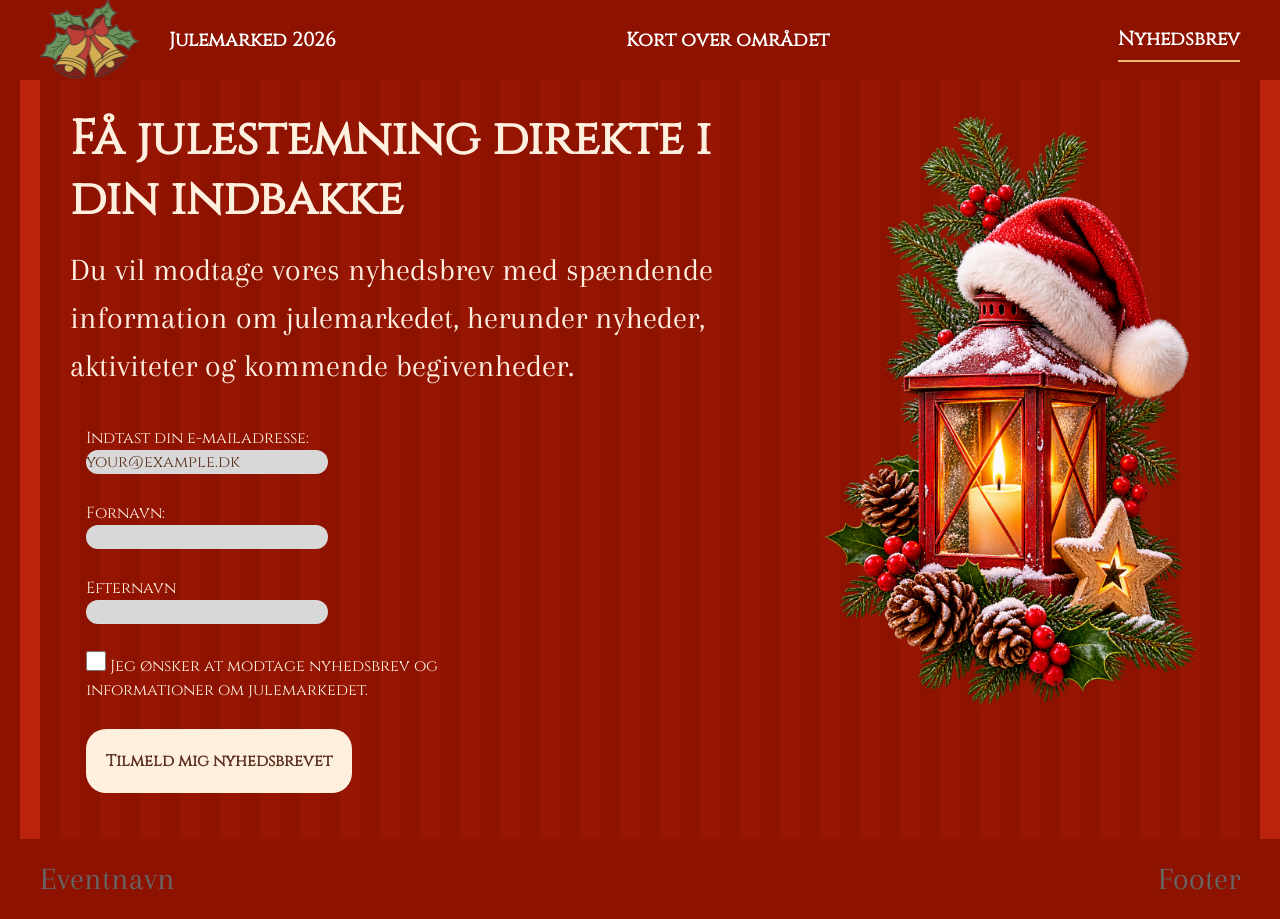
==== form.html @ b9dd5d7e "forside+forms start" ====
<!DOCTYPE html>
<html lang="da">

<head>
  <meta charset="UTF-8">
  <meta name="viewport" content="width=device-width, initial-scale=1.0">
  <title>Formular | Julemarked</title>
  <link rel="stylesheet" href="./starter.css">
  <link rel="stylesheet" href="./style.css">
</head>

<body>
  <header class="site-header">
    <div class="header-content">
      <a class="site-logo" href="./index.html" page">
        <img src="./imgs/logo2.png"></a>
      <nav class="site-nav">
        <button popovertarget="menu">Menu</button>
        <ul class="menu" id="menu" popover>
          <li><a href="./index.html">Julemarked 2026</a></li>
          <li><a href="./svg.html">Kort over området</a></li>
          <li><a href="./form.html" aria-current="page">Nyhedsbrev</a></li>
        </ul>
      </nav>
    </div>
  </header>

  <main>
    <section class="form-page">
      <div class="left-side">
        <header class="form-intro">
          <h1>Få julestemning direkte i din indbakke</h1>
          <p>Du vil modtage vores nyhedsbrev med spændende information om julemarkedet, herunder nyheder, aktiviteter og
            kommende
            begivenheder.</p>
        </header>

        <form class="form-placeholder" action="./opsamling.html">
          <div class="form-group">
            <label for="mail"> Indtast din e-mailadresse:</label>
            <input type="text" id="mail" value="your@example.dk" />
          </div>
          <div class="form-group">
            <label for="fornavn">Fornavn:</label>
            <input type="text" id="fornavn" />
          </div>
          <div class="form-group">
            <label for="efternavn">Efternavn</label>
            <input type="text" id="efternavn" />
          </div>
          <div class="form-group">

            <label for="nyhedsbrev"> <input type="checkbox" id="nyhedsbrev" /> Jeg ønsker at modtage nyhedsbrev og <br>
              informationer om julemarkedet.</label>

          </div>
          <button class="tilmeld">Tilmeld mig nyhedsbrevet</button>
        </form>
      </div>
      <div class="right-side">
        <img src="./imgs/julelanterne.png" alt="Billede af en julelandterne">
      </div>
    </section>


  </main>

  <footer class="site-footer">
    <div class="footer-content">
      <p>Eventnavn</p>
      <p>Footer</p>
    </div>
  </footer>
  <script src="./script.js"></script>
</body>

</html>
---- starter.css ----
*,
::before,
::after {
  box-sizing: border-box;
  margin: 0;
  padding: 0;
}

html {
  interpolate-size: allow-keywords;
  font-family: system-ui, sans-serif;
  line-height: 1.5;
  -webkit-font-smoothing: antialiased;
}

h1,
h2 {
  line-height: 1.25;
}

p,
li {
  text-wrap: pretty;
}

img,
svg {
  display: block;
  width: 100%;
  height: auto;
}

label {
  display: block;
}

input,
button,
textarea,
select {
  font: inherit;
  color: inherit;
  background-color: transparent;
  font-size: max(1em, 16px);
  padding: 0;
  margin: 0;
}

input:where([type="checkbox"], [type="radio"]) {
  width: 1em;
  height: 1em;
}

textarea {
  resize: none;
  min-height: 4lh;
}

legend {
  padding: 0;
}

select,
::picker(select) {
  appearance: base-select;
}

[popover] {
  margin: revert;
}

dialog {
  overscroll-behavior: none;

  &::backdrop {
    overflow: hidden;
    overscroll-behavior: contain;
  }
}

.visually-hidden {
  position: absolute;
  width: 1px;
  height: 1px;
  overflow: hidden;
  white-space: nowrap;
  clip-path: inset(100%);
}
---- style.css ----
/* Variabler */
html {
  --color-page: #882424;
  --color-surface: #fff;
  --color-text: #f9e9e2;
  --color-muted: #666;
  --color-border: #d8d8d8;
  --space-05: 0.5rem;
  --space-1: 1rem;
  --space-2: 2rem;
  --space-3: 3rem;

  background: var(--color-page);
  color: var(--color-text);
}
/****************Fonts**************/
@font-face {
  font-family: "Cinzel-VariableFont";
  src:
    url("./fonts/Cinzel-VariableFont_wght.woff2") format("woff2"),
    url("./fonts/Cinzel-VariableFont_wght.woff") format("woff");
  font-weight: normal;
  font-style: normal;
  font-display: swap;
}

@font-face {
  font-family: "EuphoriaScript";
  src:
    url("./fonts/EuphoriaScript-Regular.woff2") format("woff2"),
    url("./fonts/EuphoriaScript-Regular.woff") format("woff");
  font-weight: normal;
  font-style: normal;
  font-display: swap;
}

@font-face {
  font-family: "AbrilFatface";
  src:
    url("./fonts/AbrilFatface-Regular.woff2") format("woff2"),
    url("./fonts/AbrilFatface-Regular.woff") format("woff");
  font-weight: normal;
  font-style: normal;
  font-display: swap;
}

@font-face {
  font-family: "Arapey-Regular";
  src:
    url("./fonts/Arapey-Regular.woff2") format("woff2"),
    url("./fonts/Arapey-Regular.woff") format("woff");
  font-weight: normal;
  font-style: normal;
  font-display: swap;
}

/********************* Globalt layout */
body {
  margin: 0;
  min-height: 100svh;
  display: grid;
  grid-template-rows: auto 1fr auto;
  grid-template-columns: minmax(1rlh, 1fr) minmax(0, 75rem) minmax(1rlh, 1fr);
  background: repeating-linear-gradient(
    90deg,
    #8e1200 0px,
    #8e1200 20px,
    #bb230d 20px,
    #bb230d 40px
  );
}

h1 {
  font-family: "Cinzel-VariableFont";
  font-style: normal;
  font-size: 6rem;
}
h2 {
  font-family: "AbrilFatface";
  font-style: normal;
  font-size: 6rem;
}

h3,
p {
  margin: 0;
  font-family: "Arapey-Regular";
  font-style: normal;
  font-size: 2rem;
}

main {
  display: grid;
  grid-template-columns: inherit;
  grid-column: 1 / -1;
  align-content: start;
}

main > * {
  grid-column: 2;
  padding-block: var(--space-3);
}

main > .forside_billede {
  padding-top: 0;
  padding-bottom: 0;
  grid-column: 1 / -1;
}

.svg-page {
  display: grid;
  gap: var(--space-2);
}

.svg-intro {
  display: grid;
  gap: var(--space-1);
  max-width: 60ch;
}

.svg-intro p {
  color: var(--color-muted);
}

.svg-layout {
  display: grid;
  gap: var(--space-2);
  align-items: start;
  @media (width > 800px) {
    grid-template-columns: 1fr min(40%, 36ch);
  }
}

.form-page {
  display: grid;
  gap: var(--space-2);
  @media (width > 600px) {
    grid-template-columns: min(40%, 50ch) 1fr;
  }
}

.form-intro {
  display: grid;
  gap: var(--space-1);
  align-content: start;
  max-width: 60ch;
}

.form-intro p {
  color: var(--color-muted);
}

.opsamling-page {
  display: grid;
  gap: var(--space-2);
  align-items: start;

  @media (width > 800px) {
    grid-template-columns: minmax(0, 44ch) minmax(20rem, 1fr);
  }
}

.opsamling-intro {
  display: grid;
  gap: var(--space-1);
  max-width: 60ch;
}

.opsamling-intro p {
  color: var(--color-muted);
}

.error-page {
  display: grid;
  gap: var(--space-1);
  max-width: 60ch;
}

.error-page p {
  color: var(--color-muted);
}

/*****************************Header og footer */
.site-header,
.site-footer {
  grid-column: 1 / -1;
  display: grid;
  grid-template-columns: inherit;
  background: var(--color-surface);
  background-color: #8e1200;
  height: 80px;
}

.header-content,
.footer-content {
  grid-column: 2;
}

.header-content {
  min-height: 4rem;
  display: flex;
  justify-content: space-between;
  align-items: center;
  gap: var(--space-1);
  text-align: center;
}

.site-logo {
  color: inherit;
  font-weight: 700;
  text-decoration: none;
}

.site-logo img {
  height: 80px;
}

.footer-content {
  padding-block: var(--space-1);
  display: flex;
  flex-wrap: wrap;
  justify-content: space-between;
  gap: var(--space-1);
  color: var(--color-muted);
}

/****************************** Navigation */
[popover] {
  margin: 0;
  padding: 0;
  border: none;
  background: transparent;
}

.site-nav button {
  padding: 0.4rem 0.7rem;
  border: 1px solid var(--color-border);
  background: var(--color-surface);
  @media (width > 600px) {
    display: none;
  }
}

.menu {
  display: flex;
  flex: 1;
  list-style: none;
  display: flex;
  justify-content: space-evenly;
  gap: 30px;
  list-style: none;
  margin: 0;
  padding: 0;
  align-items: center;
  height: 40px;
  box-sizing: border-box;
  background: #8e1200;
  border: none;
  position: static;
  position-area: bottom span-left;
  @media (width > 600px) {
    display: flex;
    gap: var(--space-1);
    padding: 0;
    border: none;
    background: none;
    position: static;
  }
}

.menu a {
  font-family: "Cinzel-VariableFont", serif;
  font-weight: bold;
  text-align: center;
  font-size: 1.2rem;
  display: block;
  padding: 0.4rem 0;
  color: white !important;
  -webkit-text-fill-color: white;
  text-decoration: none;
  opacity: 1;
  visibility: visible;
}

.header-content {
  display: flex;
  align-items: center;
  gap: 30px;
}

.menu li {
  display: list-item;
  color: white;
  opacity: 1;
  visibility: visible;
}

.menu a:hover {
  color: #e8b86d;
  border-bottom: 2px solid #e8b86d;
}

.menu a[aria-current="page"] {
  border-bottom: 2px solid #e8b86d;
}

.menu[popover] {
  width: auto;
  max-width: none;
  padding: 0;
  background: #8e1200;
  box-shadow: none;
  border: none;
  opacity: 1;
  transform: none;
}

.menu {
  overflow-y: auto;
}

@media (width > 600px) {
  .site-nav {
    flex: 1;
  }

  .menu {
    overflow: visible;
    justify-content: space-between;
    width: 100%;
    gap: 0;
  }
}

/* Flader */
.panel,
.svg-placeholder,
.form-placeholder,
.opsamling-placeholder {
  background: var(--color-surface);
  border: 1px solid var(--color-border);
}

.panel {
  padding: var(--space-1);
  display: grid;
  gap: var(--space-1);
}

.svg-placeholder,
.opsamling-placeholder {
  min-height: -webkit-fill-available;
  min-height: stretch;
}

.form-placeholder {
  min-height: -webkit-fill-available;
  min-height: stretch;
  padding: var(--space-1);
}

/* Details */
.accordion {
  display: grid;
  gap: var(--space-05);
}

.accordion-item {
  border: 1px solid var(--color-border);
  background: var(--color-surface);
}

.accordion-item p {
  padding: 0 var(--space-1) var(--space-1);
  color: var(--color-muted);
}

/* Knap/link */
.button {
  justify-self: start;
  display: inline-block;
  padding: 0.5rem 0.8rem;
  border: 1px solid var(--color-border);
  background: var(--color-surface);
  color: inherit;
  text-decoration: none;
}

/**********Forside********/

.forside_billede h1 {
  position: absolute;
  top: 45%;
  left: 50%;
  transform: translate(-50%, -50%);
  color: #8e1200;
  z-index: 2;
  white-space: nowrap;
  font-size: 10rem;
  text-shadow: 2px 2px 4px rgba(243, 234, 185, 0.945);
  margin-top: 0 !important;
  padding-top: 0 !important;
}

.video {
  width: 100%;
  height: 500px;
  display: block;
  object-fit: cover;
  width: 100vw;
  margin-left: calc(50% - 50vw);
}

.forste_bokstav {
  font-family: EuphoriaScript;
  font-size: 19rem;
}

.forside_billede h2 {
  font-family: EuphoriaScript;
  position: absolute;
  top: 72%;
  left: 50%;
  transform: translate(-50%, -50%);
  color: #8e1200;
  z-index: 2;
  white-space: nowrap;
  text-align: center;
  font-size: 3rem;
  text-shadow: 2px 2px 4px rgba(243, 234, 185, 0.945);
}

.fyll_hela {
  display: grid;
  grid-template-columns: 1fr 1fr 1fr 1fr;
  background-color: rgba(15, 96, 53, 0.7);
  width: 100vw;
  margin-left: calc(50% - 50vw);
  margin-top: 50px;
}

.indhold {
  max-width: 1200px;
  margin: auto;
  padding: 20px;
}

.indhold h2 {
  font-family: "Cinzel-VariableFont";
  text-align: center;
  font-size: 4rem;
}

.pop_3 {
  margin-top: 20px;
  display: grid;
  grid-template-columns: repeat(3, 1fr);
  gap: 20px;
}

[popover] {
  width: 750px;
  max-width: 90vw;
  padding: 25px;

  border: none;
  border-radius: 18px;
  background: white;

  box-shadow: 0 10px 40px rgba(0, 0, 0, 0.25);

  opacity: 0;
  transform: translate(-50%, -48%) scale(0.95);

  transition:
    opacity 0.35s ease,
    transform 0.35s cubic-bezier(0.22, 1, 0.36, 1),
    display 0.35s allow-discrete,
    overlay 0.35s allow-discrete;
}

:popover-open {
  display: flex;
  flex-direction: column;
  align-items: center;
  gap: 15px;
  opacity: 1;
  transform: translate(-50%, -50%) scale(1);
}

@starting-style {
  [popover]:popover-open {
    opacity: 0;
    transform: translate(-50%, -48%) scale(0.95);
  }
}

[popover] img {
  width: 100%;
  max-height: 280px;
  object-fit: contain;
  border-radius: 12px;
}

[popover] h2,
[popover] p {
  width: 100%;
  margin: 5px 0;
}

::backdrop {
  background: rgba(0, 0, 0, 0.5);
}

#kort_oversigt,
#kostnad,
#julemanden {
  position: fixed;
  inset: 50% auto auto 50%;
  transform: translate(-50%, -50%);
}

.card img {
  max-width: 100%;
  width: 400px;
  height: auto;
  margin-bottom: 10px;
  border: 4px solid #5f3221;
}

.card {
  background-color: #f9e9e2;
  padding: 20px;
  margin-left: 10px;
  margin-right: 10px;
  border-radius: 50px;
}

.card h3 {
  color: #5f3221;
  text-align: center;
  font-family: "AbrilFatface";
}

.card p {
  color: #5f3221;
  font-size: 1.2rem;
  padding: 15px;
}

.btn {
  background-color: #0f6035;
  color: #f9e9e2;
  text-align: center;
  border-radius: 20px;
  padding: 20px;
  margin: 0 auto;
  display: block;
  font-family: "AbrilFatface";
  transition:
    background-color 0.4s ease,
    transform 0.4s cubic-bezier(0.22, 1, 0.36, 1),
    box-shadow 0.4s ease;
}

.btn:hover {
  background-color: #8e1200;
  transform: translateY(-5px);
  box-shadow: 0 5px 12px rgba(0, 0, 0, 0.2);
}

.btn:active {
  transform: translateY(-1px);
  box-shadow: 0 3px 8px rgba(0, 0, 0, 0.15);
}

.kort_oversigt,
.kostnad,
.julemanden {
  background-color: #f9e9e2;
}

.kort_oversigt h2,
.kostnad h2,
.julemanden h2 {
  color: #5f3221;
  text-align: center;
  font-size: 2rem;
}

.kort_oversigt p,
.kostnad p,
.julemanden p {
  color: #5f3221;
  text-align: center;
  font-size: 1.5rem;
}

.accordion-item summary {
  color: #5f3221;
  font-size: 2rem;
  font-family: "AbrilFatface";
}

.accordion-item div {
  color: #5f3221;
  font-size: 1.5rem;
  font-family: "AbrilFatface";
}
/******************forms*************/

.form-page {
  display: grid;
  grid-template-columns: 2fr 1fr;
  gap: 20px;
  background-color: rgba(142, 18, 0, 0.8);
  padding: 30px;
}

.form-page h1 {
  font-size: 3rem;
  color: #feefde;
  width: 100%;
}

.form-page p {
  color: #feefde;
  margin-bottom: 20px;
}

.left-side,
.form-intro {
  width: 100%;
  max-width: none;
}

.left-side {
  width: 100%;
}

.right-side img {
  width: 100%;
  width: 400px;
  height: auto;
}

.form-placeholder {
  background-color: transparent;
  color: #feefde;
  font-family: "Cinzel-VariableFont";
  border: none;
}

input {
  background-color: #d8d8d8;
  color: #5f3221;
  border-radius: 20px;
  border: none;
}

.form-group {
  margin-bottom: 27px;
}

.tilmeld {
  background-color: #feefde;
  color: #5f3221;
  font-weight: bold;
  padding: 20px;
  border: none;
  border-radius: 20px;
  transition:
    background-color 0.4s ease,
    transform 0.4s cubic-bezier(0.22, 1, 0.36, 1),
    box-shadow 0.4s ease;
}

.tilmeld:hover {
  background-color: #0f6035;
  color: #feefde;
  transform: translateY(-5px);
}

input[type="checkbox"] {
  width: 20px;
  height: 20px;
}
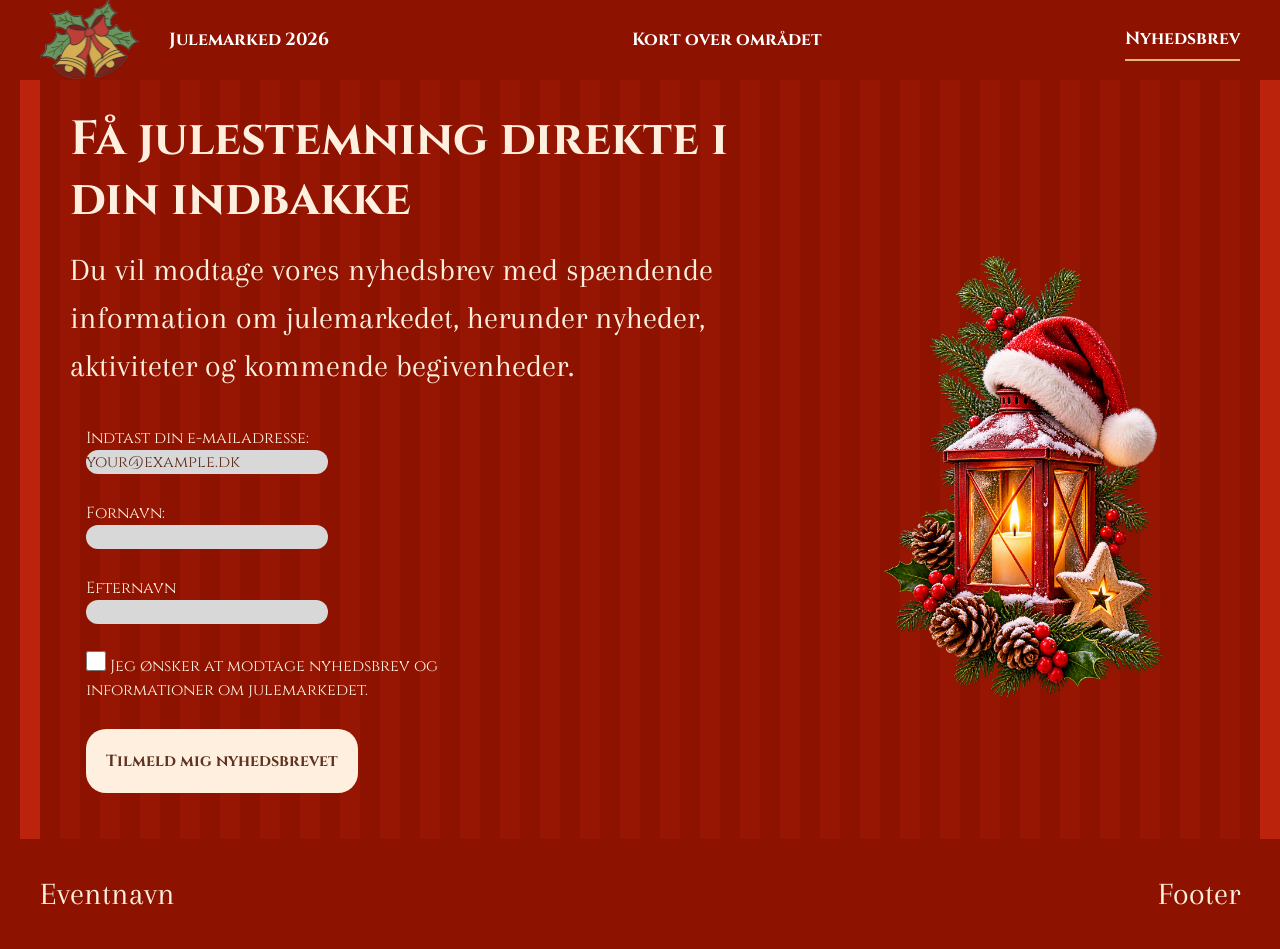
==== commit 76b357b0: "Josephines udgave (styling, opsamling)" ====
--- a/form.html
+++ b/form.html
@@ -38,19 +38,20 @@
         <form class="form-placeholder" action="./opsamling.html">
           <div class="form-group">
             <label for="mail"> Indtast din e-mailadresse:</label>
-            <input type="text" id="mail" value="your@example.dk" />
+            <input type="text" id="mail" value="your@example.dk" required />
           </div>
           <div class="form-group">
             <label for="fornavn">Fornavn:</label>
-            <input type="text" id="fornavn" />
+            <input type="text" id="fornavn" required />
           </div>
           <div class="form-group">
             <label for="efternavn">Efternavn</label>
-            <input type="text" id="efternavn" />
+            <input type="text" id="efternavn" required />
           </div>
           <div class="form-group">
 
-            <label for="nyhedsbrev"> <input type="checkbox" id="nyhedsbrev" /> Jeg ønsker at modtage nyhedsbrev og <br>
+            <label for="nyhedsbrev"> <input type="checkbox" id="nyhedsbrev" required /> Jeg ønsker at modtage nyhedsbrev
+              og <br>
               informationer om julemarkedet.</label>
 
           </div>
--- a/style.css
+++ b/style.css
@@ -19,7 +19,7 @@
   src:
     url("./fonts/Cinzel-VariableFont_wght.woff2") format("woff2"),
     url("./fonts/Cinzel-VariableFont_wght.woff") format("woff");
-  font-weight: normal;
+  font-weight: 100 900; /* <-- ÆNDRET HER */
   font-style: normal;
   font-display: swap;
 }
@@ -152,7 +152,7 @@
 
 .opsamling-page {
   display: grid;
-  gap: var(--space-2);
+  gap: 10rem;
   align-items: start;
 
   @media (width > 800px) {
@@ -160,6 +160,11 @@
   }
 }
 
+.opsamling-page .actions {
+  margin-top: 4rem;
+  margin-bottom: 4rem;
+}
+
 .opsamling-intro {
   display: grid;
   gap: var(--space-1);
@@ -167,32 +172,96 @@
 }
 
 .opsamling-intro p {
-  color: var(--color-muted);
-}
-
-.error-page {
+  color: var(--color-text);
+  line-height: 1.2;
+}
+
+.opsamling-page {
+  display: grid;
+  gap: var(--space-2);
+  align-items: center;
+  justify-items: center;
+  text-align: center;
+
+  @media (width > 800px) {
+    grid-template-columns: 1fr;
+  }
+}
+
+.opsamling-page h1 {
+  font-size: 5rem;
+  font-weight: 700;
+}
+
+.opsamling-intro {
   display: grid;
   gap: var(--space-1);
   max-width: 60ch;
+  margin: 0 auto;
+}
+
+.opsamling-placeholder {
+  display: flex;
+  justify-content: center;
+  align-items: center;
+  width: 100%;
+}
+
+.rabat-billet {
+  max-width: 100%;
+  width: 500px;
+  height: auto;
+  filter: drop-shadow(0 15px 25px rgba(0, 0, 0, 0.4));
+
+  animation: billetSpin linear both;
+  animation-timeline: view();
+  animation-range: entry 5% cover 45%;
+}
+
+@keyframes billetSpin {
+  0% {
+    opacity: 0;
+    transform: translateY(120px) scale(0.3) rotate(-360deg);
+  }
+  70% {
+    opacity: 1;
+    transform: translateY(-10px) scale(1.05) rotate(10deg);
+  }
+  100% {
+    opacity: 1;
+    transform: translateY(0) scale(1) rotate(0deg);
+  }
+}
+
+.error-page {
+  display: grid;
+  gap: var(--space-1);
+  max-width: 60ch;
 }
 
 .error-page p {
   color: var(--color-muted);
 }
 
-/*****************************Header og footer */
-.site-header,
-.site-footer {
+/*****************************Header*/
+.site-header {
   grid-column: 1 / -1;
   display: grid;
   grid-template-columns: inherit;
-  background: var(--color-surface);
   background-color: #8e1200;
   height: 80px;
 }
 
-.header-content,
-.footer-content {
+.site-header {
+  position: relative;
+}
+
+.site-nav {
+  display: flex;
+  align-items: center;
+}
+
+.header-content {
   grid-column: 2;
 }
 
@@ -201,7 +270,7 @@
   display: flex;
   justify-content: space-between;
   align-items: center;
-  gap: var(--space-1);
+  gap: 30px;
   text-align: center;
 }
 
@@ -215,16 +284,8 @@
   height: 80px;
 }
 
-.footer-content {
-  padding-block: var(--space-1);
-  display: flex;
-  flex-wrap: wrap;
-  justify-content: space-between;
-  gap: var(--space-1);
-  color: var(--color-muted);
-}
-
-/****************************** Navigation */
+/****************************** Navigation & Burgermenu ******************************/
+
 [popover] {
   margin: 0;
   padding: 0;
@@ -233,113 +294,121 @@
 }
 
 .site-nav button {
-  padding: 0.4rem 0.7rem;
-  border: 1px solid var(--color-border);
-  background: var(--color-surface);
-  @media (width > 600px) {
-    display: none;
-  }
+  padding: 0.5rem 1rem;
+  border: 1px solid #e8b86d;
+  background: #0f6035;
+  color: white;
+  font-family: "Cinzel-VariableFont", serif;
+  font-weight: bold;
+  border-radius: 8px;
+  cursor: pointer;
+}
+
+.menu[popover] {
+  position: fixed;
+  inset: auto;
+  top: 85px;
+  right: 1rem;
+  left: auto;
+  transform: none !important;
+  width: min(240px, calc(100vw - 2rem));
+  max-width: none;
+  margin: 0;
+  padding: 1.5rem;
+  background: #8e1200;
+  border: 2px solid #e8b86d;
+  border-radius: 12px;
+  box-shadow: 0 10px 30px rgba(0, 0, 0, 0.5);
+  display: none;
+  flex-direction: column;
+  gap: 12px;
+  z-index: 1000;
+}
+
+.menu:popover-open {
+  display: flex;
+  align-items: flex-start;
+  text-align: left;
+  transform: none !important;
 }
 
 .menu {
-  display: flex;
-  flex: 1;
-  list-style: none;
-  display: flex;
-  justify-content: space-evenly;
-  gap: 30px;
   list-style: none;
   margin: 0;
   padding: 0;
-  align-items: center;
-  height: 40px;
-  box-sizing: border-box;
-  background: #8e1200;
-  border: none;
-  position: static;
-  position-area: bottom span-left;
-  @media (width > 600px) {
-    display: flex;
-    gap: var(--space-1);
-    padding: 0;
-    border: none;
-    background: none;
-    position: static;
-  }
 }
 
 .menu a {
   font-family: "Cinzel-VariableFont", serif;
   font-weight: bold;
-  text-align: center;
-  font-size: 1.2rem;
-  display: block;
+  font-size: 1.1rem;
+  display: inline-block;
+  width: fit-content;
   padding: 0.4rem 0;
   color: white !important;
-  -webkit-text-fill-color: white;
   text-decoration: none;
-  opacity: 1;
-  visibility: visible;
-}
-
-.header-content {
-  display: flex;
-  align-items: center;
-  gap: 30px;
-}
-
-.menu li {
-  display: list-item;
-  color: white;
-  opacity: 1;
-  visibility: visible;
-}
-
-.menu a:hover {
-  color: #e8b86d;
-  border-bottom: 2px solid #e8b86d;
-}
-
+  text-align: left;
+}
+
+.menu a:hover,
 .menu a[aria-current="page"] {
   border-bottom: 2px solid #e8b86d;
 }
 
-.menu[popover] {
-  width: auto;
-  max-width: none;
-  padding: 0;
-  background: #8e1200;
-  box-shadow: none;
-  border: none;
-  opacity: 1;
-  transform: none;
-}
-
-.menu {
-  overflow-y: auto;
+.menu li {
+  color: white;
+  display: block;
+}
+
+::backdrop {
+  background: rgba(0, 0, 0, 0.4);
 }
 
 @media (width > 600px) {
+  .site-nav button {
+    display: none;
+  }
+
   .site-nav {
     flex: 1;
   }
 
-  .menu {
-    overflow: visible;
+  .menu,
+  .menu[popover] {
+    all: unset;
+    display: flex;
     justify-content: space-between;
     width: 100%;
     gap: 0;
+    list-style: none;
+    margin: 0;
+    padding: 0;
+    align-items: center;
+    background: none;
+    border: none;
+    position: static;
+  }
+
+  .menu li {
+    display: inline-block;
+  }
+
+  .menu a {
+    font-size: 1.1rem;
+    border-bottom: none;
+  }
+
+  .menu a:hover {
+    color: #f4efef;
+    border-bottom: 2px solid #e8b86d;
+  }
+
+  .menu a[aria-current="page"] {
+    border-bottom: 2px solid #e8b86d;
   }
 }
 
 /* Flader */
-.panel,
-.svg-placeholder,
-.form-placeholder,
-.opsamling-placeholder {
-  background: var(--color-surface);
-  border: 1px solid var(--color-border);
-}
 
 .panel {
   padding: var(--space-1);
@@ -377,13 +446,25 @@
 
 /* Knap/link */
 .button {
-  justify-self: start;
   display: inline-block;
-  padding: 0.5rem 0.8rem;
-  border: 1px solid var(--color-border);
-  background: var(--color-surface);
-  color: inherit;
+  padding: 0.8rem 1.5rem;
+  border: 2px solid #e8b86d;
+  border-radius: 20px;
+  background-color: #0f6035;
+  color: #f9e9e2;
+  font-family: "Cinzel-VariableFont", serif;
+  font-weight: bold;
+  font-size: 1.1rem;
   text-decoration: none;
+  transition:
+    background-color 0.3s ease,
+    transform 0.3s ease;
+}
+
+.button:hover {
+  background-color: #f9e9e2;
+  color: #5f3221;
+  transform: translateY(-3px);
 }
 
 /**********Forside********/
@@ -607,14 +688,21 @@
   font-size: 1.5rem;
   font-family: "AbrilFatface";
 }
+
 /******************forms*************/
-
 .form-page {
   display: grid;
-  grid-template-columns: 2fr 1fr;
+  grid-template-columns: 1fr;
   gap: 20px;
   background-color: rgba(142, 18, 0, 0.8);
   padding: 30px;
+}
+
+@media (width > 800px) {
+  .form-page {
+    grid-template-columns: 2fr 1fr;
+    align-items: center;
+  }
 }
 
 .form-page h1 {
@@ -638,9 +726,15 @@
   width: 100%;
 }
 
+.right-side {
+  display: flex;
+  justify-content: center;
+  margin-top: var(--space-2);
+}
+
 .right-side img {
   width: 100%;
-  width: 400px;
+  max-width: 300px;
   height: auto;
 }
 
@@ -685,3 +779,63 @@
   width: 20px;
   height: 20px;
 }
+
+/******************footer*************/
+
+.site-footer {
+  grid-column: 1 / -1;
+  display: grid;
+  grid-template-columns: inherit;
+  background-color: #8e1200;
+  height: auto;
+  min-height: 110px;
+  padding-block: 1rem;
+  align-items: center;
+}
+
+.footer-content {
+  grid-column: 2;
+  display: flex;
+  flex-direction: row;
+  flex-wrap: nowrap;
+  justify-content: space-between;
+  align-items: center;
+  gap: 1rem;
+  color: #feefde;
+}
+
+.footer-kontakt h4 {
+  font-family: "Cinzel-VariableFont", serif;
+  font-size: 0.9rem;
+  margin: 0 0 0.3rem 0;
+  color: #feefde;
+  letter-spacing: 0.5px;
+}
+
+.footer-kontakt p {
+  font-family: "Cinzel-VariableFont", serif;
+  font-size: 0.75rem;
+  line-height: 1.4;
+  margin: 0.15rem 0;
+  color: #feefde;
+}
+
+.footer-socials {
+  display: flex;
+  flex-direction: row;
+  align-items: center;
+  gap: 1rem;
+  flex-shrink: 0;
+}
+
+.footer-socials a {
+  display: inline-flex;
+  align-items: center;
+}
+
+.footer-socials img {
+  width: 26px;
+  height: 26px;
+  object-fit: contain;
+  display: block;
+}
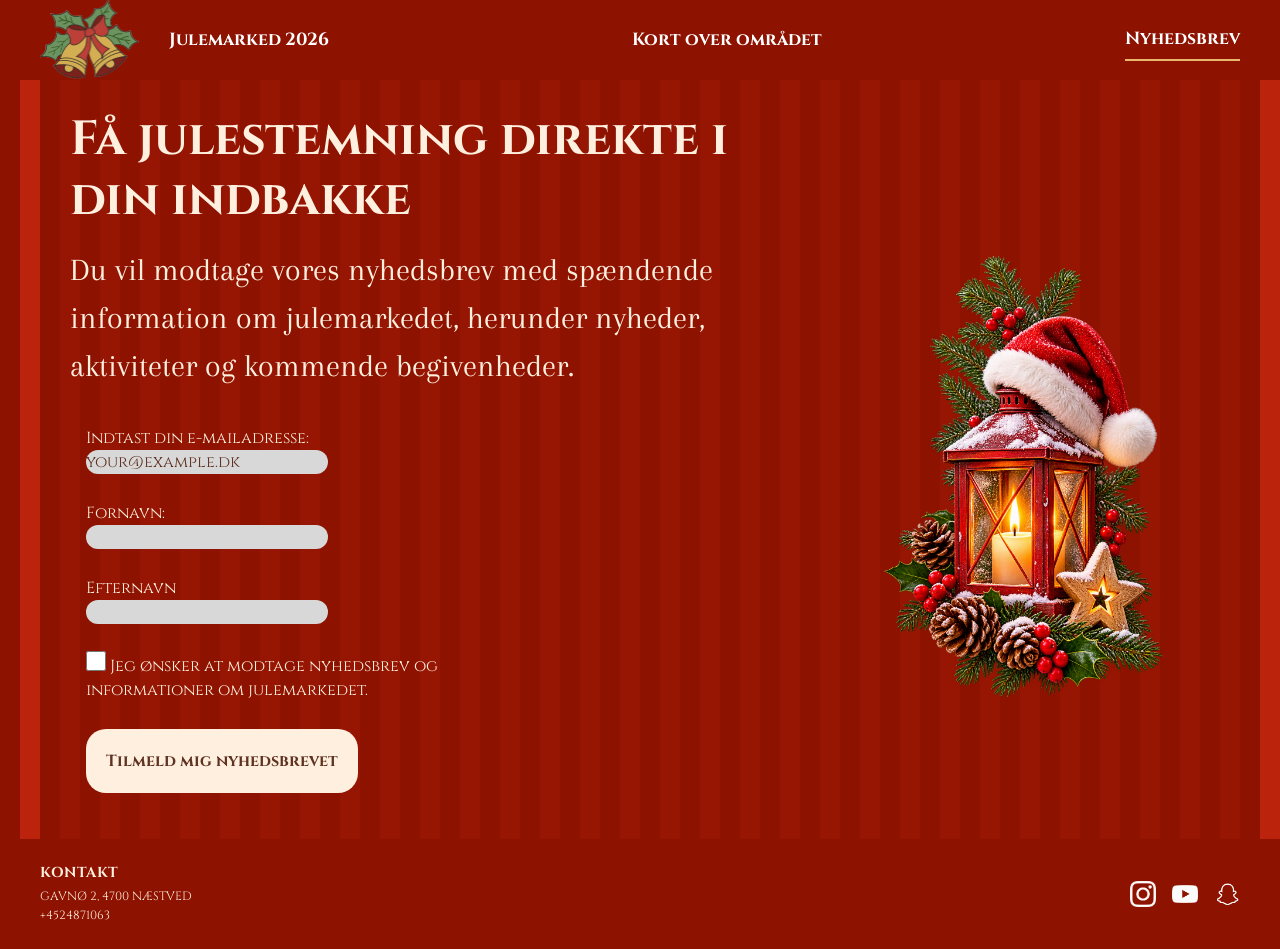
==== commit fc1501bf: "fix footer + mobil opsamling" ====
--- a/form.html
+++ b/form.html
@@ -68,8 +68,23 @@
 
   <footer class="site-footer">
     <div class="footer-content">
-      <p>Eventnavn</p>
-      <p>Footer</p>
+      <div class="footer-kontakt">
+        <h4>KONTAKT</h4>
+        <p>GAVNØ 2, 4700 NÆSTVED</p>
+        <p>+4524871063</p>
+      </div>
+
+      <div class="footer-socials">
+        <a href="#" aria-label="Instagram">
+          <img src="./imgs/insta.png" alt="Instagram">
+        </a>
+        <a href="#" aria-label="YouTube">
+          <img src="./imgs/youtube.png" alt="YouTube">
+        </a>
+        <a href="#" aria-label="Snapchat">
+          <img src="./imgs/snap.png" alt="Snapchat">
+        </a>
+      </div>
     </div>
   </footer>
   <script src="./script.js"></script>
--- a/style.css
+++ b/style.css
@@ -12,6 +12,7 @@
 
   background: var(--color-page);
   color: var(--color-text);
+  color-scheme: light dark;
 }
 /****************Fonts**************/
 @font-face {
@@ -107,30 +108,6 @@
   grid-column: 1 / -1;
 }
 
-.svg-page {
-  display: grid;
-  gap: var(--space-2);
-}
-
-.svg-intro {
-  display: grid;
-  gap: var(--space-1);
-  max-width: 60ch;
-}
-
-.svg-intro p {
-  color: var(--color-muted);
-}
-
-.svg-layout {
-  display: grid;
-  gap: var(--space-2);
-  align-items: start;
-  @media (width > 800px) {
-    grid-template-columns: 1fr min(40%, 36ch);
-  }
-}
-
 .form-page {
   display: grid;
   gap: var(--space-2);
@@ -163,6 +140,10 @@
 .opsamling-page .actions {
   margin-top: 4rem;
   margin-bottom: 4rem;
+}
+
+@view-transition {
+  navigation: auto;
 }
 
 .opsamling-intro {
@@ -428,22 +409,6 @@
   padding: var(--space-1);
 }
 
-/* Details */
-.accordion {
-  display: grid;
-  gap: var(--space-05);
-}
-
-.accordion-item {
-  border: 1px solid var(--color-border);
-  background: var(--color-surface);
-}
-
-.accordion-item p {
-  padding: 0 var(--space-1) var(--space-1);
-  color: var(--color-muted);
-}
-
 /* Knap/link */
 .button {
   display: inline-block;
@@ -469,6 +434,27 @@
 
 /**********Forside********/
 
+@media screen and (max-width: 600px) {
+  .pop_3 {
+    grid-template-columns: 1fr !important;
+  }
+
+  .fyll_hela {
+    display: grid !important;
+    grid-template-columns: repeat(2, 1fr) !important;
+    width: 90%;
+    margin: 50px auto 0;
+  }
+
+  .forside_billede h1 {
+    font-size: 3rem !important;
+  }
+
+  .forste_bokstav {
+    font-size: 5rem !important;
+  }
+}
+
 .forside_billede h1 {
   position: absolute;
   top: 45%;
@@ -477,10 +463,10 @@
   color: #8e1200;
   z-index: 2;
   white-space: nowrap;
-  font-size: 10rem;
+  font-size: clamp(2rem, 8vw, 10rem);
   text-shadow: 2px 2px 4px rgba(243, 234, 185, 0.945);
-  margin-top: 0 !important;
-  padding-top: 0 !important;
+  margin: 0 !important;
+  padding: 0 !important;
 }
 
 .video {
@@ -839,3 +825,125 @@
   object-fit: contain;
   display: block;
 }
+
+/***************SVG**********/
+.svg-page {
+  display: grid;
+  gap: var(--space-2);
+}
+
+.svg-intro {
+  display: grid;
+  gap: var(--space-1);
+}
+
+.svg-intro p {
+  color: var(--color-muted);
+}
+
+.svg-layout {
+  display: grid;
+  gap: var(--space-2);
+  align-items: start;
+  @media (width > 800px) {
+    grid-template-columns: 1fr min(40%, 36ch);
+  }
+}
+
+/* Details */
+.accordion {
+  display: grid;
+  gap: var(--space-05);
+}
+
+.tekst_svg {
+  font-family: "Arapey-Regular" !important;
+  padding: 10px;
+}
+
+.svg-placeholder {
+  min-height: auto;
+  height: fit-content;
+  padding: 0;
+  border-radius: 20px;
+  background-color: #feefde;
+}
+
+summary {
+  padding: 20px;
+}
+
+/************pil SVG************/
+
+.accordion-item summary {
+  list-style: none;
+  display: flex;
+  justify-content: space-between;
+  align-items: center;
+  cursor: pointer;
+}
+
+.accordion-item summary::after {
+  content: "⌄";
+  color: #8e1200;
+  font-size: 2rem;
+  transition: transform 0.3s ease;
+}
+
+.accordion-item[open] summary::after {
+  transform: rotate(180deg);
+}
+
+/*********kagemand svg************/
+.kagemand {
+  transition: transform 1s ease;
+  transform-box: view-box;
+  transform-origin: 0 0;
+}
+
+/* Mobilanpassning av opsamling.html */
+@media screen and (max-width: 600px) {
+  .opsamling-page {
+    grid-template-columns: minmax(0, 1fr);
+    width: 100%;
+    min-width: 0;
+    gap: 2rem;
+    box-sizing: border-box;
+    padding: 1.5rem 1rem;
+  }
+
+  .opsamling-intro {
+    width: 100%;
+    min-width: 0;
+    max-width: 100%;
+  }
+
+  .opsamling-page h1 {
+    font-size: clamp(2rem, 9vw, 3rem);
+    line-height: 1.15;
+    overflow-wrap: break-word;
+    margin: 0;
+  }
+
+  .opsamling-intro p {
+    font-size: 1.25rem;
+    line-height: 1.5;
+    overflow-wrap: break-word;
+  }
+
+  .opsamling-placeholder {
+    width: 100%;
+    min-width: 0;
+  }
+
+  .rabat-billet {
+    width: 100%;
+    max-width: 350px;
+    height: auto;
+  }
+
+  .opsamling-page .actions {
+    margin-top: 1.5rem;
+    margin-bottom: 1.5rem;
+  }
+}
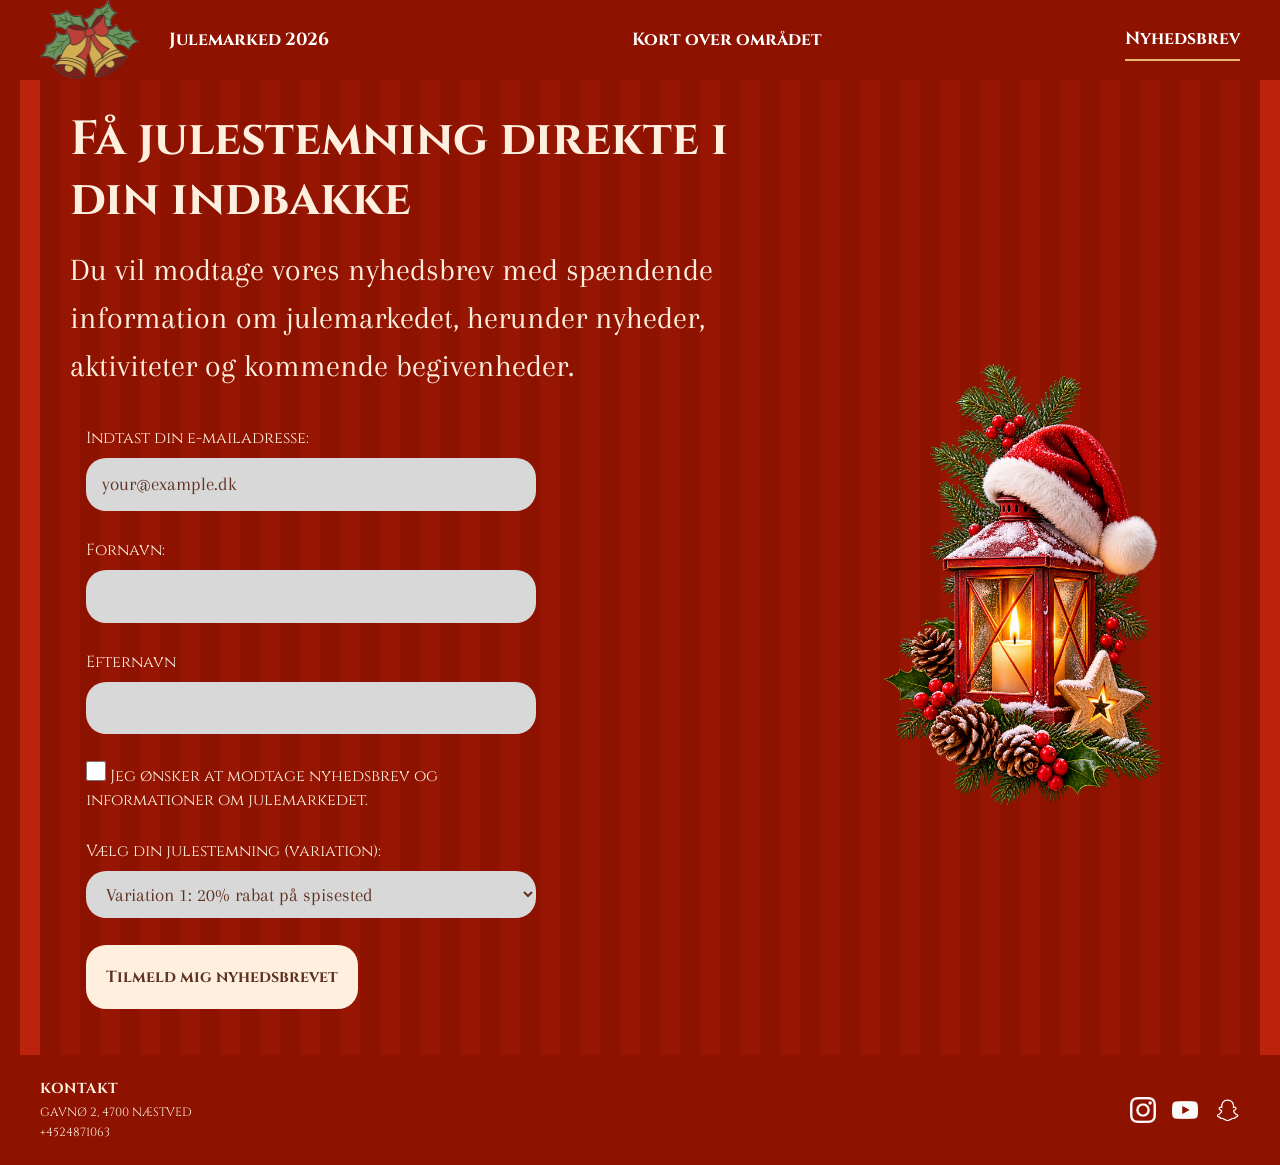
==== commit 2f531b73: "Variationer på opsamlingssiden" ====
--- a/form.html
+++ b/form.html
@@ -55,6 +55,13 @@
               informationer om julemarkedet.</label>
 
           </div>
+          <div class="form-group">
+            <label for="variation">Vælg din julestemning (variation):</label>
+            <select id="variation">
+              <option value="spisested">Variation 1: 20% rabat på spisested</option>
+              <option value="aktiviteter">Variation 2: 20% i Gaveværkstedet</option>
+            </select>
+          </div>
           <button class="tilmeld">Tilmeld mig nyhedsbrevet</button>
         </form>
       </div>
--- a/style.css
+++ b/style.css
@@ -947,3 +947,24 @@
     margin-bottom: 1.5rem;
   }
 }
+
+/*********Variation************/
+.form-group label {
+  display: block;
+  margin-bottom: 0.5rem;
+}
+
+.form-group input[type="text"],
+.form-group input[type="email"],
+.form-group select {
+  width: 100%;
+  max-width: 450px;
+  padding: 0.75rem 1rem;
+  font-family: "Arapey-Regular", serif;
+  font-size: 1.2rem;
+  background-color: #d8d8d8;
+  color: #5f3221;
+  border-radius: 20px;
+  border: none;
+  box-sizing: border-box;
+}
